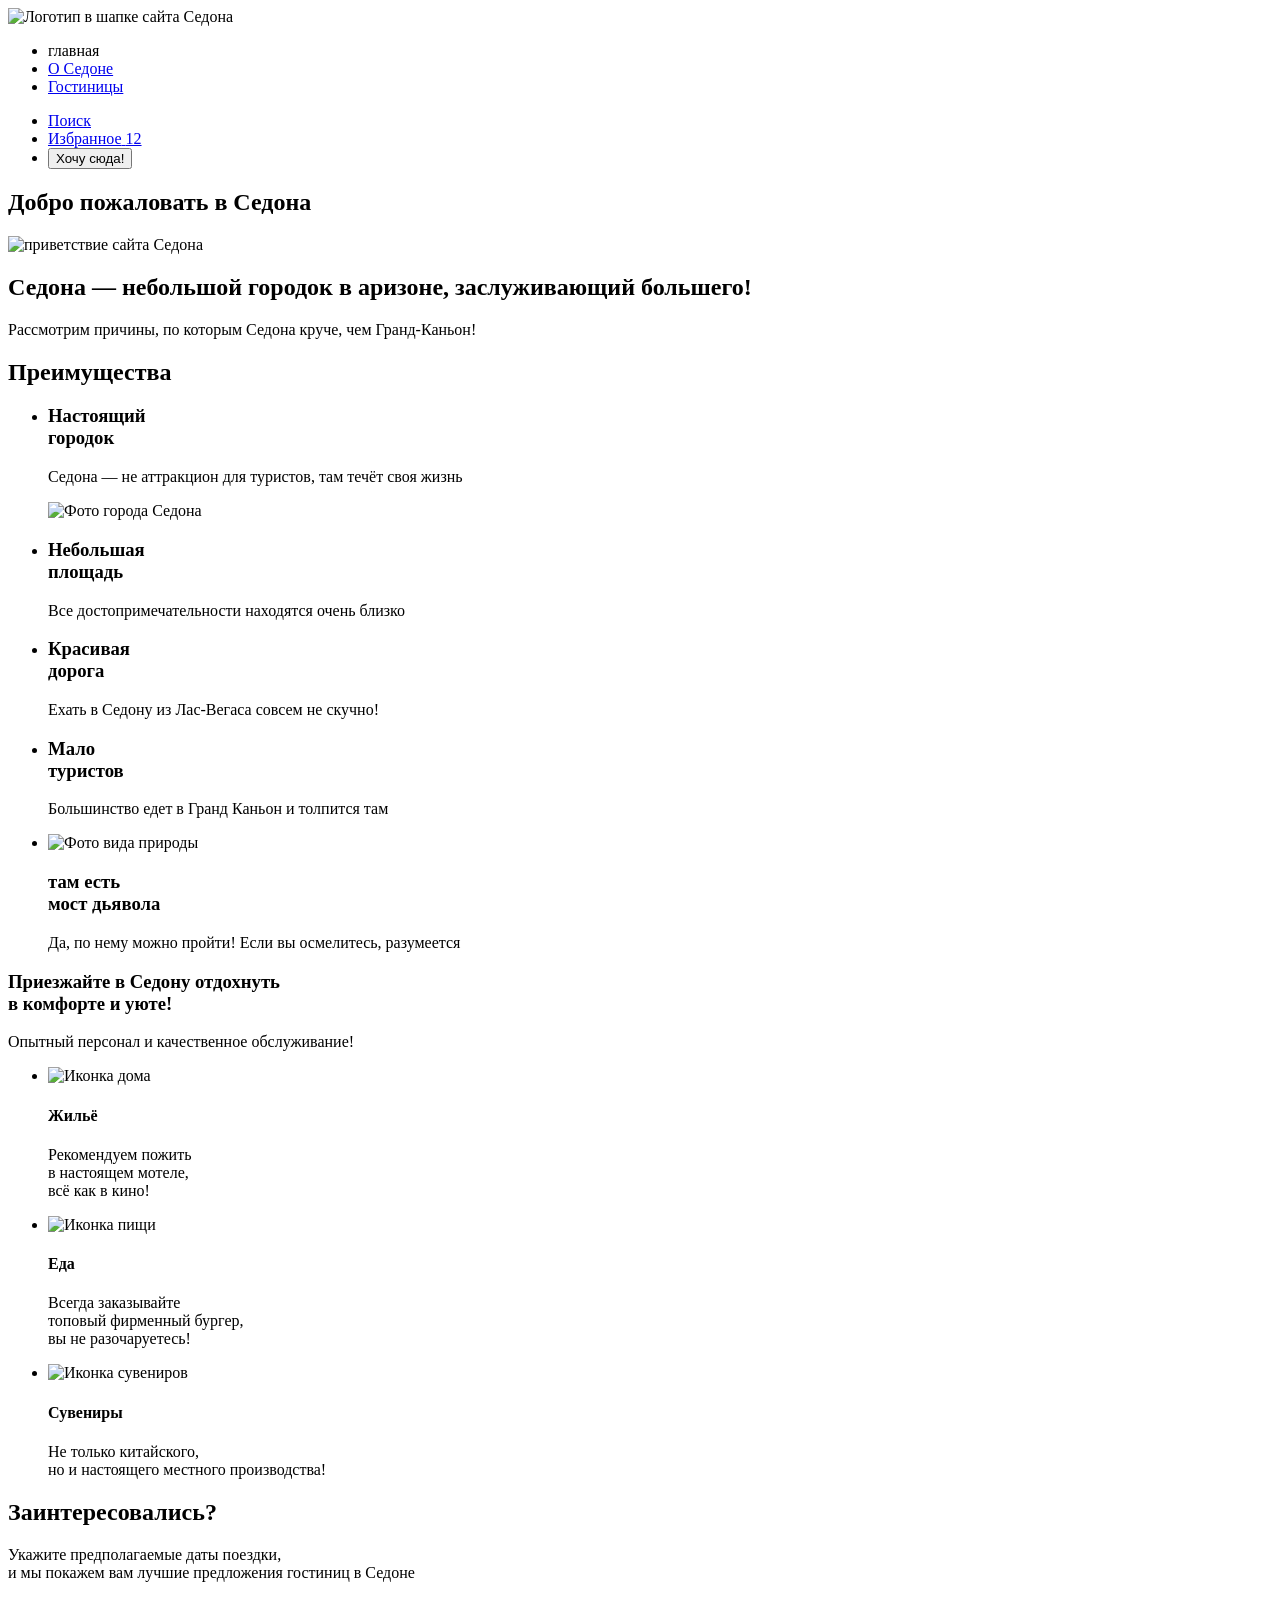
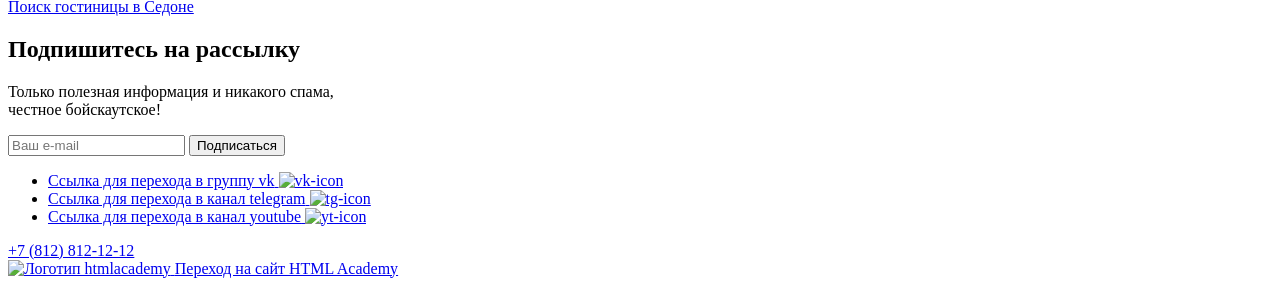
==== index.html @ 455b3871 "Add files via upload" ====
<!DOCTYPE html>
<html lang="ru">

  <head>
    <meta charset="utf-8">
    <title>HTML Academy: Седона</title>
    <link rel="stylesheet" href="styles/styles.css">
  </head>

  <body>
    <header class="navigation">
      <a class="navigation-logo">
        <img class="logo-site" width="140" height="70" src="images/logo.svg" alt="Логотип в шапке сайта Седона">
      </a>
      <nav class="nav">
        <ul class="nav-list">
          <li class="navigation-item current-link"><a class="nav-list-link">главная</a></li>
          <li class="navigation-item"><a class="nav-list-link" href="#">О Седоне</a></li>
          <li class="navigation-item"><a class="nav-list-link" href="catalog.html">Гостиницы</a></li>
        </ul>

        <ul class="nav-list navigation-user">
          <li class="navigation-item">
            <a class="navigation-link-user search-icon" href="#">
              <span class="visually-hidden">Поиск</span>
            </a>
          </li>
          <li class="navigation-item">
            <a class="navigation-link-user favourite-icon" href="#">
              <span class="visually-hidden">Избранное</span>
              <span class="favourite-number">12</span>
            </a>
          </li>
          <li class="navigation-item">
            <button class="button-desired" type="button">Хочу сюда!</button>
          </li>
        </ul>
      </nav>
    </header>

    <main class="main-index">
      <section class="hero">
        <h1 class="visually-hidden">Добро пожаловать в Седона</h1>
        <img class="logo" src="images/welcome.svg" alt="приветствие сайта Седона">
      </section>
        <section class="advantages-block">
        <h2 class="header-block">Седона — небольшой городок в аризоне, заслуживающий большего!</h2>
        <p class="description-block description-color">Рассмотрим причины, по которым Седона круче, чем Гранд-Каньон!</p>
      </section>

      <section class="advantages">
        <h2 class="visually-hidden">Преимущества</h2>
        <ul class="advantages-list">
          <li class="advantages-item pictures">
            <div class="advantages-text">
              <h3 class="advantages-heading">Настоящий<br> городок</h3>
              <p class="description">Седона — не аттракцион для туристов, там течёт своя жизнь</p>
            </div>
            <img class="advantages-img" src="images/photo-1.jpg" width="800" height="385" alt="Фото города Седона">
          </li>

          <li class="advantages-item">
            <h3 class="advantages-heading">Небольшая<br> площадь</h3>
            <p class="description description-color">Все достопримечательности находятся очень близко</p>
          </li>

          <li class="advantages-item light-blue">
            <h3 class="advantages-heading">Красивая<br> дорога</h3>
            <p class="description description-color">Ехать в Седону из Лас-Вегаса совсем не скучно!</p>
          </li>

          <li class="advantages-item">
            <h3 class="advantages-heading">Мало <br>туристов</h3>
            <p class="description description-color">Большинство едет в Гранд Каньон и толпится там</p>
          </li>

          <li class="advantages-item  pictures">
            <img class = "advantages-img" src="images/photo-2.jpg" width="800" height="385" alt="Фото вида природы">
            <div class="advantages-text">
              <h3 class="advantages-heading">там есть<br> мост дьявола</h3>
              <p class="description">Да, по нему можно пройти! Если вы осмелитесь, разумеется</p>
            </div>
          </li>

        </ul>
      </section>

      <section class="advantages-block-welcome">
        <h3 class="header-block-two">Приезжайте в Cедону отдохнуть<br> в комфорте и уюте!</h3>
        <p class="description-block">Опытный персонал и качественное обслуживание!</p>
      </section>

      <div class="service">
        <ul class="service-list">
          <li class="service-item light-blue">
            <div class="service-block">
              <img src="images/icon/house.svg" alt="Иконка дома">
              <h4 class="service-heading">Жильё</h4>
              <p class="description">Рекомендуем пожить<br> в настоящем мотеле,<br> всё как в кино!</p>
            </div>
            </li>
          <li class="service-item">
            <div class="service-block">
              <img src="images/icon/food.svg" alt="Иконка пищи">
              <h4 class="service-heading">Еда</h4>
              <p class="description">Всегда заказывайте<br> топовый фирменный бургер,<br> вы не разочаруетесь!</p>
            </div>
          </li>
          <li class="service-item light-blue">
            <div class="service-block">
              <img src="images/icon/gift.svg" alt="Иконка сувениров">
              <h4 class="service-heading">Сувениры</h4>
              <p class="description">Не только китайского,<br> но и настоящего местного производства!</p>
            </div>
          </li>
        </ul>
      </div>

      <section class="interested">
        <h2 class="header-block-two">Заинтересовались?</h2>
        <p class="description-block">Укажите предполагаемые даты поездки,<br> и мы покажем вам лучшие предложения гостиниц в
          Седоне</p>
        <a class="button-search" href="#">Поиск гостиницы в Седоне</a>
      </section>

      <section class="subscribe sub-img">
        <div class="subscribe-block">
          <h2 class="header-block-two">Подпишитесь на рассылку</h2>
          <p class="description-block">Только полезная информация и никакого спама,<br> честное бойскаутское!</p>
          <form class="subscribe-form" action="#" method="post">
            <input class="subscribe-field" type="email" placeholder="Ваш e-mail">
            <button class="subscribe-button" type="submit">Подписаться</button>
          </form>
        </div>
      </section>
    </main>

    <footer class="main-footer">
      <div class="social-container">
        <ul class="social-list">
          <li class="social-item">
            <a class="social-link" href="https://vk.com/htmlacademy" target="_blank"
              title="Группа вконтакте htmlacademy">
              <span class="visually-hidden">Ссылка для перехода в группу vk</span>
              <img src="images/icon/social-vk.svg" alt="vk-icon">
            </a>
          </li>

          <li class="social-item">
            <a class="social-link" href="https://t.me/htmlacademy " target="_blank" title="Телеграм канал htmlacademy">
              <span class="visually-hidden">Ссылка для перехода в канал telegram</span>
              <img src="images/icon/social-telegram.svg" alt="tg-icon">
            </a>
          </li>

          <li class="social-item">
            <a class="social-link" href="https://www.youtube.com/user/htmlacademyru" target="_blank"
              title="Ютуб канал htmlacademy">
              <span class="visually-hidden">Ссылка для перехода в канал youtube</span>
              <img src="images/icon/social-youtube.svg" alt="yt-icon">
            </a>
          </li>
        </ul>

        <div class="footer-contact-number">
          <a href="tel:88128121212" class="footer-number">+7 (812) 812-12-12</a>
        </div>

       <div class="footer-contact-logo">
         <a class="page-footer-contact-logo-htmlacademy" href="https://htmlacademy.ru/">
            <img class="contact-logo" src="images/htmlacademy.svg" width="115" height="33" alt="Логотип htmlacademy">
            <span class="visually-hidden">Переход на сайт HTML Academy</span>
         </a>
       </div>
      </div>
    </footer>
  </body>

</html>
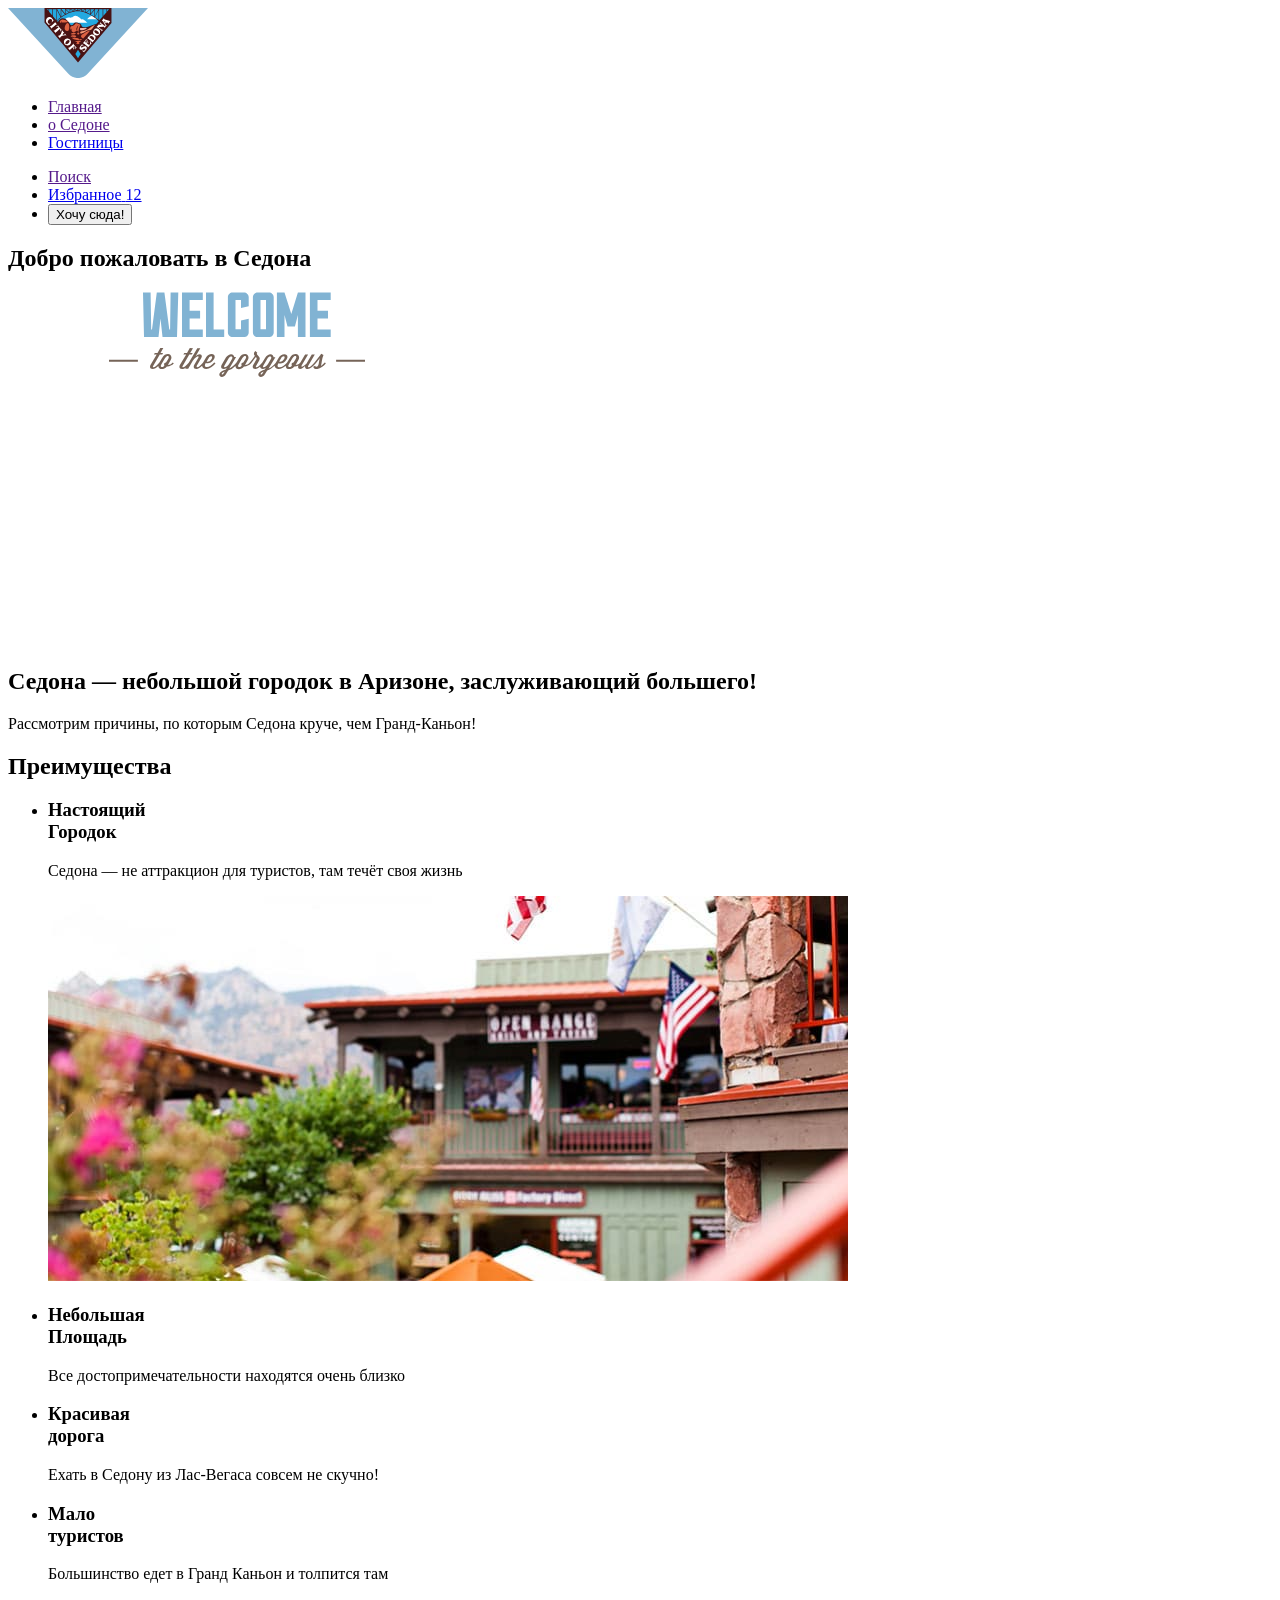
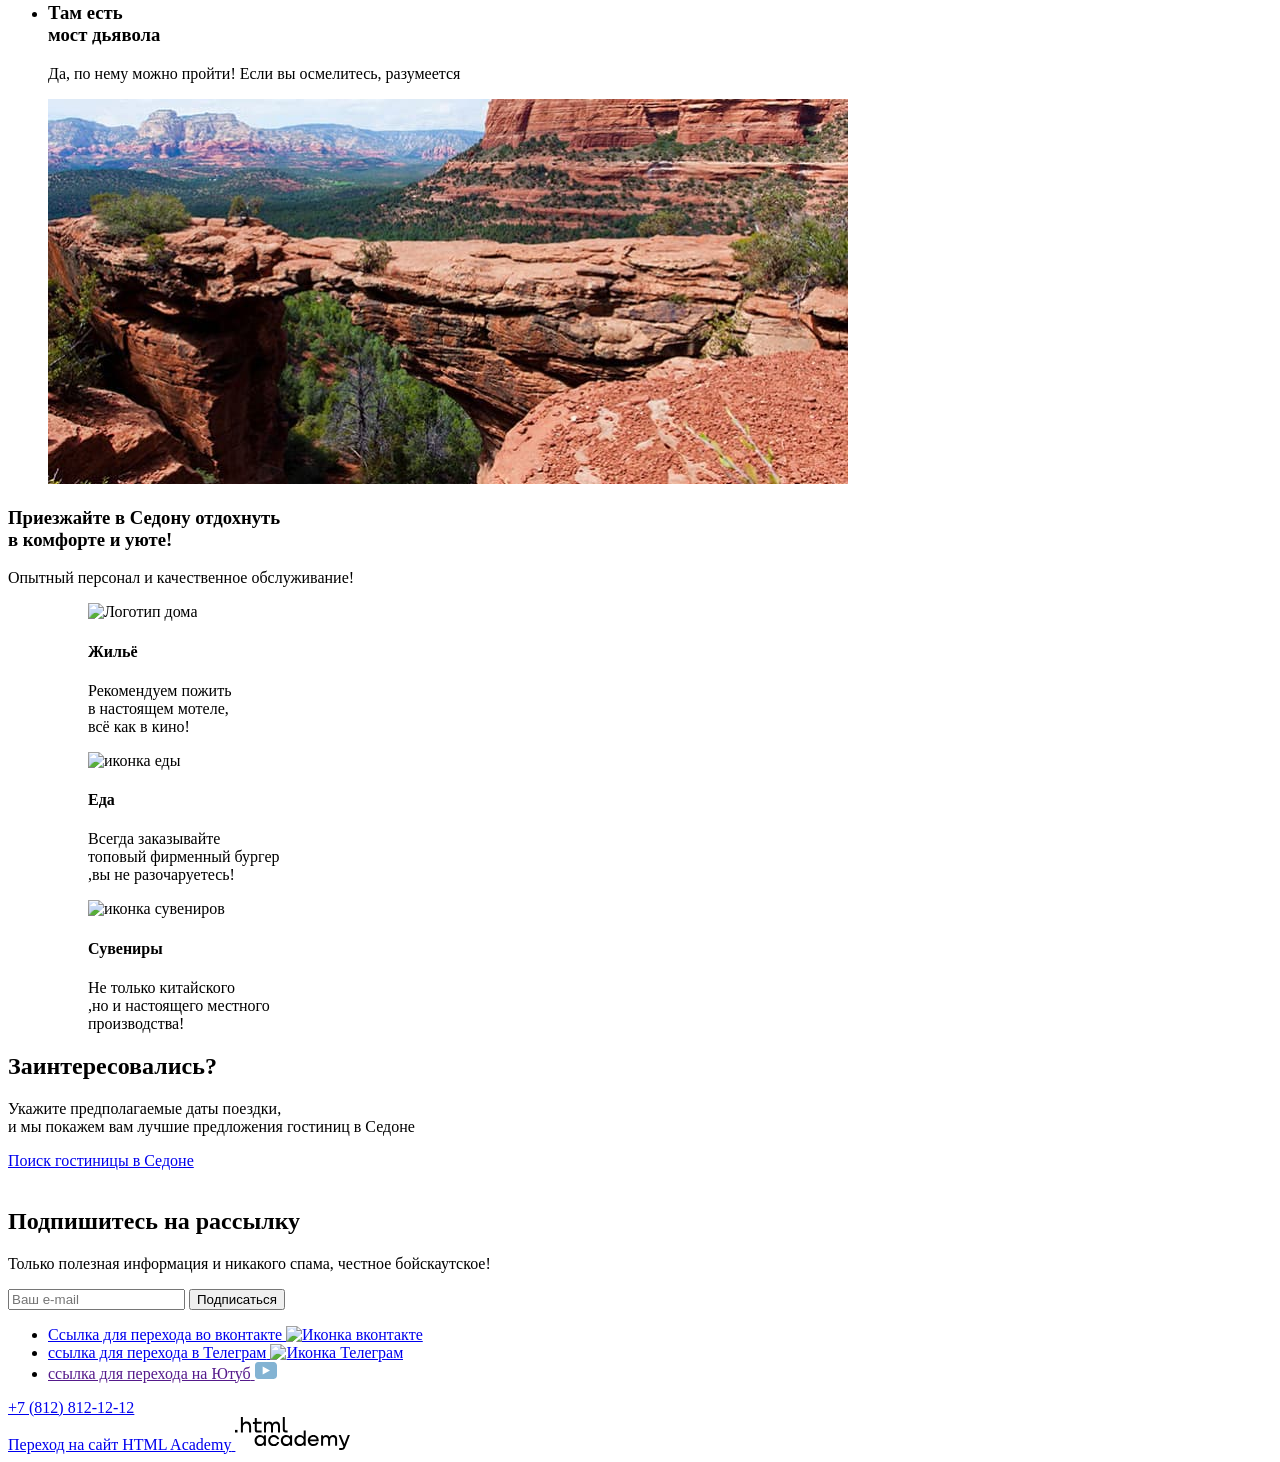
==== commit 33a3ffc5: "Add files via upload" ====
--- a/index.html
+++ b/index.html
@@ -1,179 +1,249 @@
-<!DOCTYPE html>
+<!doctype html>
 <html lang="ru">
-
   <head>
-    <meta charset="utf-8">
+    <meta charset="UTF-8" />
+    <meta name="viewport" content="width=device-width, initial-scale=1.0" />
     <title>HTML Academy: Седона</title>
-    <link rel="stylesheet" href="styles/styles.css">
+    <link rel="stylesheet" href="/styles/styles.css">
   </head>
-
   <body>
     <header class="navigation">
-      <a class="navigation-logo">
-        <img class="logo-site" width="140" height="70" src="images/logo.svg" alt="Логотип в шапке сайта Седона">
+      <a class="navigation-logo" href="">
+        <img
+          class="logo"
+          src="/images/logo.svg"
+          alt="Логотип Седона"
+          width="140"
+          height="70"
+        />
       </a>
       <nav class="nav">
-        <ul class="nav-list">
-          <li class="navigation-item current-link"><a class="nav-list-link">главная</a></li>
-          <li class="navigation-item"><a class="nav-list-link" href="#">О Седоне</a></li>
-          <li class="navigation-item"><a class="nav-list-link" href="catalog.html">Гостиницы</a></li>
-        </ul>
-
-        <ul class="nav-list navigation-user">
-          <li class="navigation-item">
-            <a class="navigation-link-user search-icon" href="#">
+        <ul class="navigation-list">
+          <li class="navigation-item navigation-item-current">
+            <a class="navigation-link" href="">Главная</a>
+          </li>
+          <li class="navigation-item navigation-item-current">
+            <a class="navigation-link" href="">о Седоне</a>
+          </li>
+          <li class="navigation-item navigation-item-current">
+            <a class="navigation-link" href="catalog.html">Гостиницы</a>
+          </li>
+        </ul>
+        <ul class="navigation-user">
+          <li class="navigation-user-item">
+            <a class="navigation-user-link search-icon" href="">
               <span class="visually-hidden">Поиск</span>
             </a>
           </li>
-          <li class="navigation-item">
-            <a class="navigation-link-user favourite-icon" href="#">
+          <li class="navigation-user-item">
+            <a class="navigation-user-link favourite-icon" href="favorit.html">
               <span class="visually-hidden">Избранное</span>
-              <span class="favourite-number">12</span>
-            </a>
-          </li>
-          <li class="navigation-item">
-            <button class="button-desired" type="button">Хочу сюда!</button>
+              <span class="visually-hidden">12</span>
+            </a>
+          </li>
+          <li class="navigation-user-item">
+            <button class="navigation-button" type="button">Хочу сюда!</button>
           </li>
         </ul>
       </nav>
     </header>
-
     <main class="main-index">
       <section class="hero">
         <h1 class="visually-hidden">Добро пожаловать в Седона</h1>
-        <img class="logo" src="images/welcome.svg" alt="приветствие сайта Седона">
-      </section>
-        <section class="advantages-block">
-        <h2 class="header-block">Седона — небольшой городок в аризоне, заслуживающий большего!</h2>
-        <p class="description-block description-color">Рассмотрим причины, по которым Седона круче, чем Гранд-Каньон!</p>
-      </section>
-
+        <img
+          class="logo"
+          src="/images/welcome.svg"
+          alt="приветствие сайта Седона"
+        />
+      </section>
+      <section class="advantages-block">
+        <h2 class="header-block">
+          Седона — небольшой городок в Аризоне, заслуживающий большего!
+        </h2>
+        <p class="description-block">
+          Рассмотрим причины, по которым Седона круче, чем Гранд-Каньон!
+        </p>
+      </section>
       <section class="advantages">
         <h2 class="visually-hidden">Преимущества</h2>
         <ul class="advantages-list">
-          <li class="advantages-item pictures">
+          <li class="advantages-item">
             <div class="advantages-text">
-              <h3 class="advantages-heading">Настоящий<br> городок</h3>
-              <p class="description">Седона — не аттракцион для туристов, там течёт своя жизнь</p>
+              <h3 class="advantages-heading">Настоящий<br />Городок</h3>
+              <p class="description">
+                Седона — не аттракцион для туристов, там течёт своя жизнь
+              </p>
             </div>
-            <img class="advantages-img" src="images/photo-1.jpg" width="800" height="385" alt="Фото города Седона">
-          </li>
-
-          <li class="advantages-item">
-            <h3 class="advantages-heading">Небольшая<br> площадь</h3>
-            <p class="description description-color">Все достопримечательности находятся очень близко</p>
-          </li>
-
-          <li class="advantages-item light-blue">
-            <h3 class="advantages-heading">Красивая<br> дорога</h3>
-            <p class="description description-color">Ехать в Седону из Лас-Вегаса совсем не скучно!</p>
-          </li>
-
-          <li class="advantages-item">
-            <h3 class="advantages-heading">Мало <br>туристов</h3>
-            <p class="description description-color">Большинство едет в Гранд Каньон и толпится там</p>
-          </li>
-
-          <li class="advantages-item  pictures">
-            <img class = "advantages-img" src="images/photo-2.jpg" width="800" height="385" alt="Фото вида природы">
+            <img
+              class="advantages-img"
+              src="/images/photo-1.jpg"
+              alt="фото города Седона"
+              width="800"
+              height="385"
+            />
+          </li>
+          <li class="advantages-item">
+            <h3 class="advantages-heading">Небольшая<br />Площадь</h3>
+            <p class="description description-color">
+              Все достопримечательности находятся очень близко
+            </p>
+          </li>
+          <li class="advantages-item">
+            <h3 class="advantages-heading">Красивая<br />дорога</h3>
+            <p class="description description-color">
+              Ехать в Седону из Лас-Вегаса совсем не скучно!
+            </p>
+          </li>
+          <li class="advantages-item">
+            <h3 class="advantages-heading">Мало<br />туристов</h3>
+            <p class="description description-color">
+              Большинство едет в Гранд Каньон и толпится там
+            </p>
+          </li>
+          <li class="advantages-item">
             <div class="advantages-text">
-              <h3 class="advantages-heading">там есть<br> мост дьявола</h3>
-              <p class="description">Да, по нему можно пройти! Если вы осмелитесь, разумеется</p>
+              <h3 class="advantages-heading">Там есть<br />мост дьявола</h3>
+              <p class="description">
+                Да, по нему можно пройти! Если вы осмелитесь, разумеется
+              </p>
             </div>
-          </li>
-
-        </ul>
-      </section>
-
-      <section class="advantages-block-welcome">
-        <h3 class="header-block-two">Приезжайте в Cедону отдохнуть<br> в комфорте и уюте!</h3>
-        <p class="description-block">Опытный персонал и качественное обслуживание!</p>
-      </section>
-
-      <div class="service">
-        <ul class="service-list">
-          <li class="service-item light-blue">
-            <div class="service-block">
-              <img src="images/icon/house.svg" alt="Иконка дома">
-              <h4 class="service-heading">Жильё</h4>
-              <p class="description">Рекомендуем пожить<br> в настоящем мотеле,<br> всё как в кино!</p>
-            </div>
-            </li>
-          <li class="service-item">
-            <div class="service-block">
-              <img src="images/icon/food.svg" alt="Иконка пищи">
-              <h4 class="service-heading">Еда</h4>
-              <p class="description">Всегда заказывайте<br> топовый фирменный бургер,<br> вы не разочаруетесь!</p>
-            </div>
-          </li>
-          <li class="service-item light-blue">
-            <div class="service-block">
-              <img src="images/icon/gift.svg" alt="Иконка сувениров">
-              <h4 class="service-heading">Сувениры</h4>
-              <p class="description">Не только китайского,<br> но и настоящего местного производства!</p>
-            </div>
-          </li>
-        </ul>
-      </div>
-
+            <img
+              class="advantages-img"
+              src="/images/photo-2.jpg"
+              alt="фото города Седона"
+              width="800"
+              height="385"
+            />
+          </li>
+        </ul>
+        <section class="advantages-block-welcome">
+          <h3 class="header-block-two">
+            Приезжайте в Седону отдохнуть<br />
+            в комфорте и уюте!
+          </h3>
+          <p class="description-block">
+            Опытный персонал и качественное обслуживание!
+          </p>
+        </section>
+        <div class="service">
+          <ul class="service-list">
+            <ol class="service-item">
+              <div class="service-block">
+                <img src="" alt="Логотип дома" />
+                <h4 class="service-heading">Жильё</h4>
+                <p class="description">
+                  Рекомендуем пожить <br />в настоящем мотеле,<br />
+                  всё как в кино!
+                </p>
+              </div>
+            </ol>
+            <ol class="service-item">
+              <div class="service-block">
+                <img src="" alt="иконка еды" />
+                <h4 class="service-heading">Еда</h4>
+                <p class="description">
+                  Всегда заказывайте<br />топовый фирменный бургер<br />,вы не
+                  разочаруетесь!
+                </p>
+              </div>
+            </ol>
+            <ol class="service-item">
+              <div class="service-block">
+                <img src="" alt="иконка сувениров" />
+                <h4 class="service-heading">Сувениры</h4>
+                <p class="description">
+                  Не только китайского<br />,но и настоящего местного<br />производства!
+                </p>
+              </div>
+            </ol>
+          </ul>
+        </div>
+      </section>
       <section class="interested">
         <h2 class="header-block-two">Заинтересовались?</h2>
-        <p class="description-block">Укажите предполагаемые даты поездки,<br> и мы покажем вам лучшие предложения гостиниц в
-          Седоне</p>
+        <p class="description-block">
+          Укажите предполагаемые даты поездки,<br />и мы покажем вам лучшие
+          предложения гостиниц в Седоне
+        </p>
         <a class="button-search" href="#">Поиск гостиницы в Седоне</a>
       </section>
-
       <section class="subscribe sub-img">
+        <img src="" alt="" />
         <div class="subscribe-block">
           <h2 class="header-block-two">Подпишитесь на рассылку</h2>
-          <p class="description-block">Только полезная информация и никакого спама,<br> честное бойскаутское!</p>
-          <form class="subscribe-form" action="#" method="post">
-            <input class="subscribe-field" type="email" placeholder="Ваш e-mail">
-            <button class="subscribe-button" type="submit">Подписаться</button>
-          </form>
+          <p class="description-block">
+            Только полезная информация и никакого спама, честное бойскаутское!
+          </p>
+          <label>
+            <form
+              class="subscribe-form"
+              action="https://echo.htmlacademy.ru/"
+              method="post"
+            >
+              <input
+                class="subscribe-field"
+                type="email"
+                placeholder="Ваш e-mail"
+              />
+              <button class="subscribe-button" type="submit">
+                Подписаться
+              </button>
+            </form>
+          </label>
         </div>
       </section>
     </main>
-
     <footer class="main-footer">
-      <div class="social-container">
+      <section class="social-container">
         <ul class="social-list">
           <li class="social-item">
-            <a class="social-link" href="https://vk.com/htmlacademy" target="_blank"
-              title="Группа вконтакте htmlacademy">
-              <span class="visually-hidden">Ссылка для перехода в группу vk</span>
-              <img src="images/icon/social-vk.svg" alt="vk-icon">
-            </a>
-          </li>
-
+            <a
+              class="social-link"
+              target="_blank"
+              href="https://htmlacademy.ru/study"
+            >
+              <span class="visually-hidden"
+                >Ссылка для перехода во вконтакте</span
+              >
+              <img src="" alt="Иконка вконтакте" />
+            </a>
+          </li>
           <li class="social-item">
-            <a class="social-link" href="https://t.me/htmlacademy " target="_blank" title="Телеграм канал htmlacademy">
-              <span class="visually-hidden">Ссылка для перехода в канал telegram</span>
-              <img src="images/icon/social-telegram.svg" alt="tg-icon">
-            </a>
-          </li>
-
+            <a
+              class="social-link"
+              target="_blank"
+              href="https://htmlacademy.ru/study"
+            >
+              <span class="visually-hidden"
+                >ссылка для перехода в Телеграм</span
+              >
+              <img src="" alt="Иконка Телеграм" />
+            </a>
+          </li>
           <li class="social-item">
-            <a class="social-link" href="https://www.youtube.com/user/htmlacademyru" target="_blank"
-              title="Ютуб канал htmlacademy">
-              <span class="visually-hidden">Ссылка для перехода в канал youtube</span>
-              <img src="images/icon/social-youtube.svg" alt="yt-icon">
-            </a>
-          </li>
-        </ul>
-
-        <div class="footer-contact-number">
-          <a href="tel:88128121212" class="footer-number">+7 (812) 812-12-12</a>
-        </div>
-
-       <div class="footer-contact-logo">
-         <a class="page-footer-contact-logo-htmlacademy" href="https://htmlacademy.ru/">
-            <img class="contact-logo" src="images/htmlacademy.svg" width="115" height="33" alt="Логотип htmlacademy">
-            <span class="visually-hidden">Переход на сайт HTML Academy</span>
-         </a>
-       </div>
-      </div>
+            <a href="" class="social-link" target="_blank">
+              <span class="visually-hidden">ссылка для перехода на Ютуб</span>
+              <img src="images/icons/youtube.svg" alt="Логотип Ютуб" />
+            </a>
+          </li>
+        </ul>
+      </section>
+      <section class="footer-contact-number">
+        <a class="footer-number" href="tel:88128121212">+7 (812) 812-12-12</a>
+      </section>
+      <section class="footer-contact-logo">
+        <a
+          class="page-footer-contact-logo-htmlacademy"
+          href="https://htmlacademy.ru/intensive/htmlcss"
+        >
+          <span class="visually-hidden">Переход на сайт HTML Academy</span>
+          <img
+            class="contact-logo"
+            src="images/HTML Academy.svg"
+            alt="Логотип htmlacademy"
+          />
+        </a>
+      </section>
     </footer>
   </body>
-
 </html>
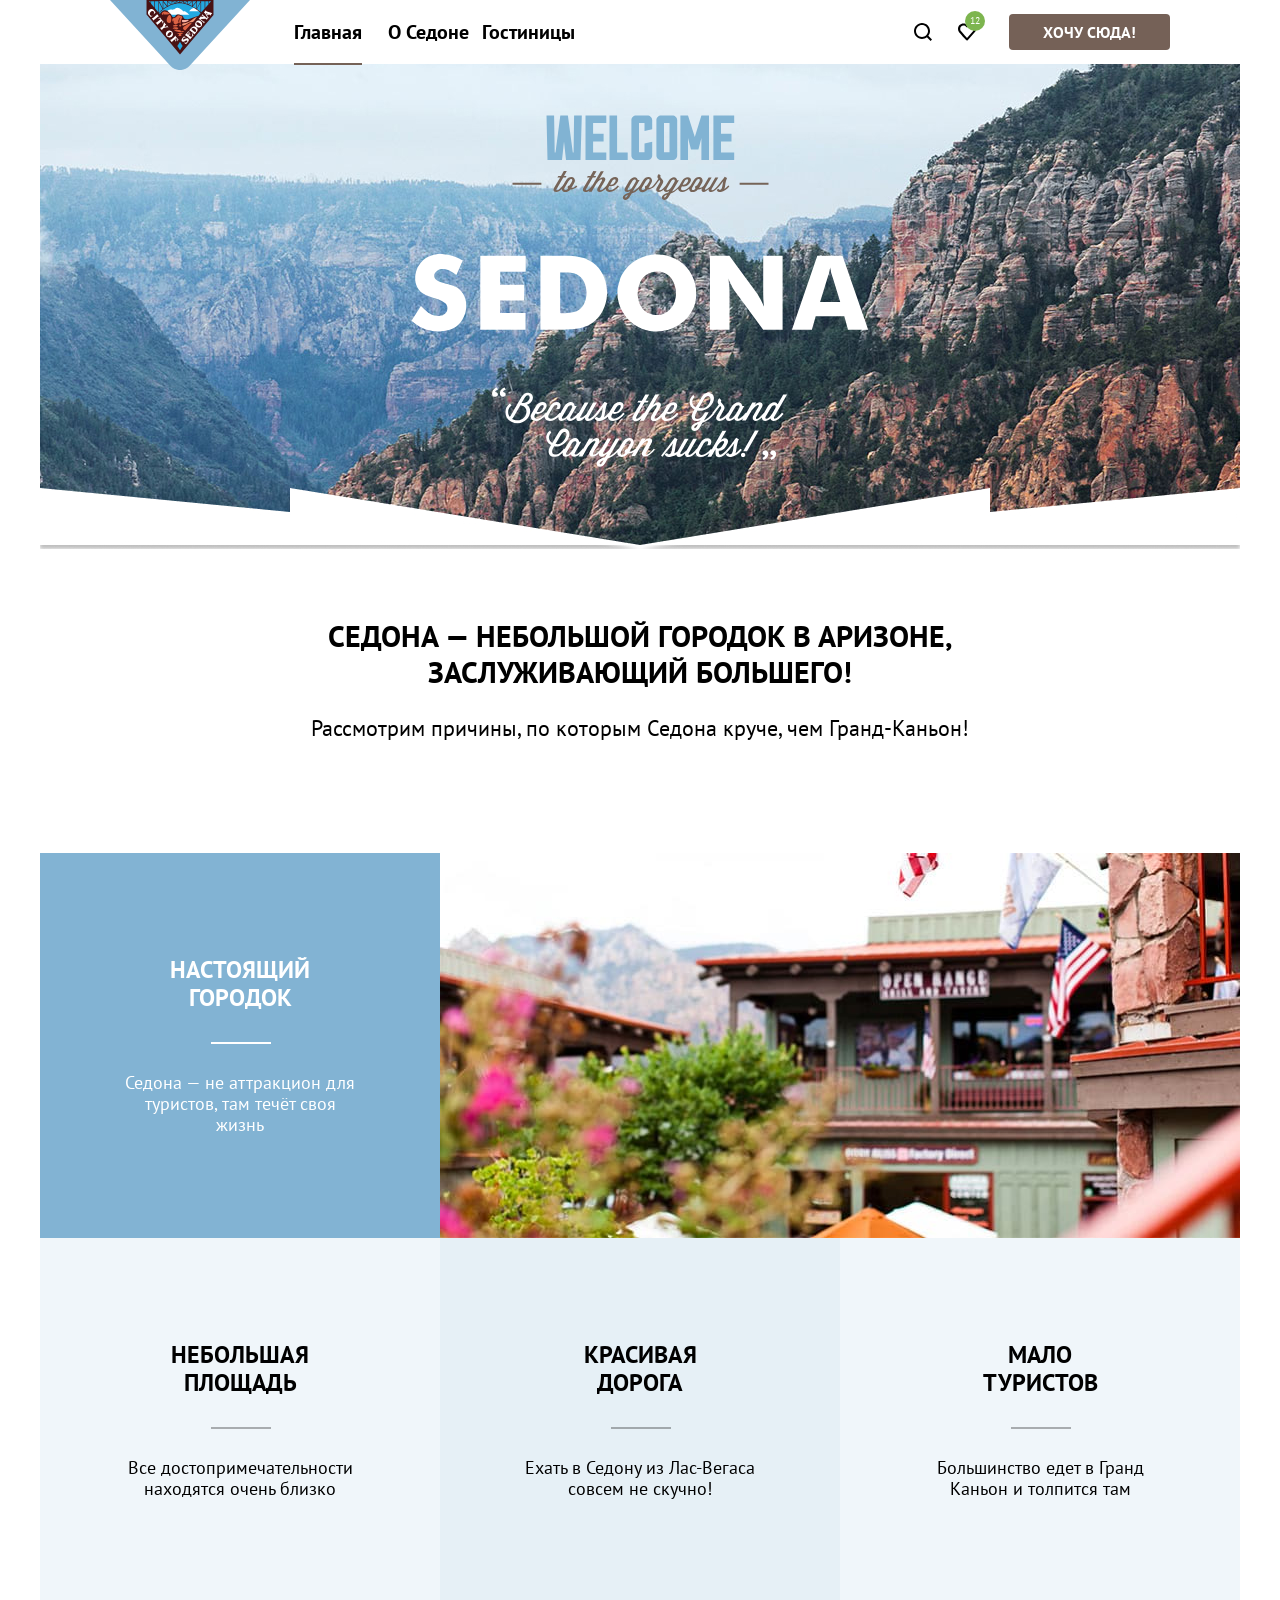
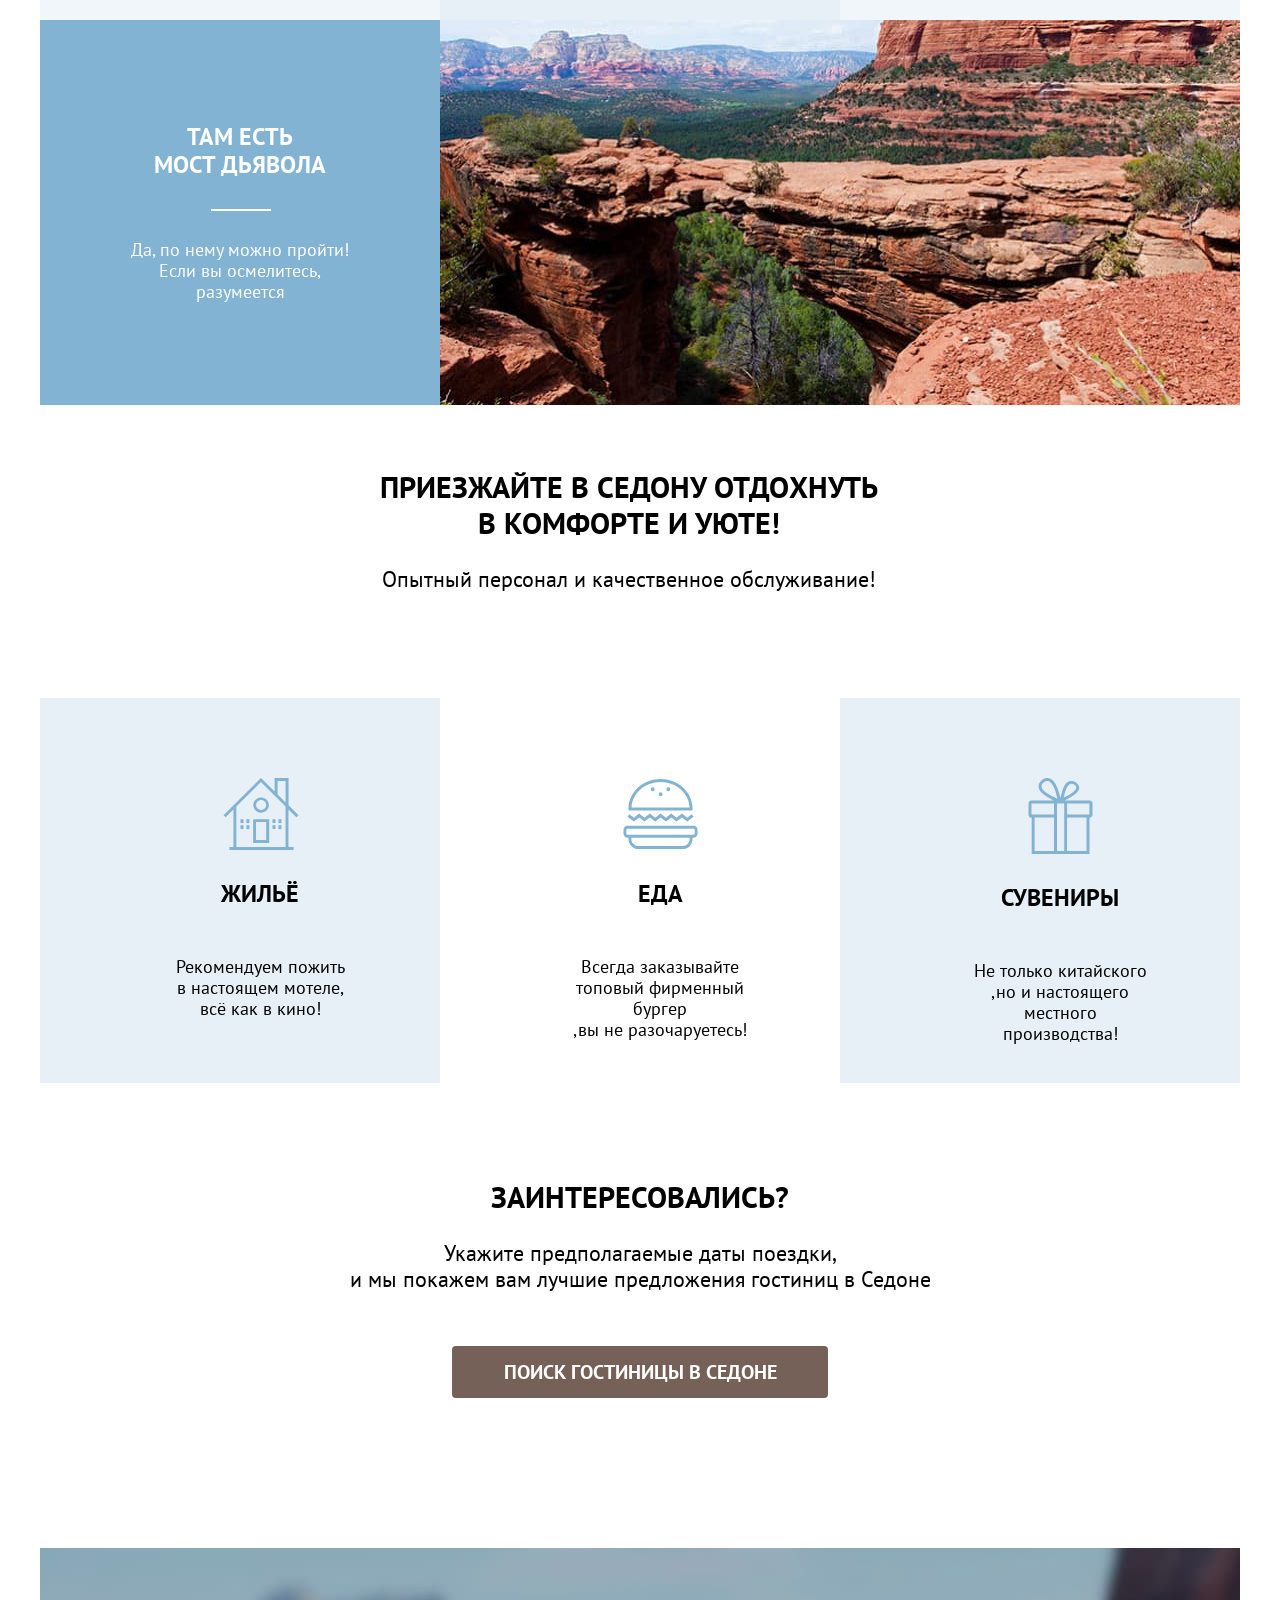
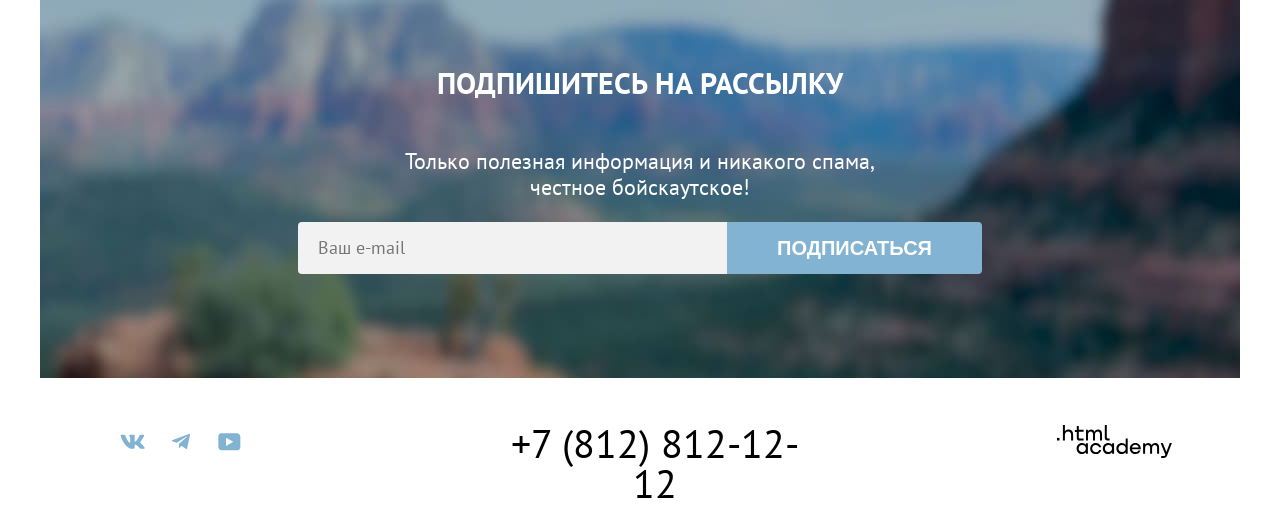
==== commit 0a570da8: "Add files via upload" ====
--- a/index.html
+++ b/index.html
@@ -4,11 +4,11 @@
     <meta charset="UTF-8" />
     <meta name="viewport" content="width=device-width, initial-scale=1.0" />
     <title>HTML Academy: Седона</title>
-    <link rel="stylesheet" href="/styles/styles.css">
+    <link rel="stylesheet" href="styles/styles.css" />
   </head>
   <body>
     <header class="navigation">
-      <a class="navigation-logo" href="">
+      <a class="navigation-logo" href="index.html">
         <img
           class="logo"
           src="/images/logo.svg"
@@ -22,23 +22,23 @@
           <li class="navigation-item navigation-item-current">
             <a class="navigation-link" href="">Главная</a>
           </li>
-          <li class="navigation-item navigation-item-current">
-            <a class="navigation-link" href="">о Седоне</a>
-          </li>
-          <li class="navigation-item navigation-item-current">
+          <li class="navigation-item">
+            <a class="navigation-link" href="">О Седоне</a>
+          </li>
+          <li class="navigation-item ">
             <a class="navigation-link" href="catalog.html">Гостиницы</a>
           </li>
         </ul>
         <ul class="navigation-user">
           <li class="navigation-user-item">
-            <a class="navigation-user-link search-icon" href="">
+            <a class="navigation-user-link search-icon" href="#">
               <span class="visually-hidden">Поиск</span>
             </a>
           </li>
           <li class="navigation-user-item">
             <a class="navigation-user-link favourite-icon" href="favorit.html">
               <span class="visually-hidden">Избранное</span>
-              <span class="visually-hidden">12</span>
+              <span class="favourite-number">12</span>
             </a>
           </li>
           <li class="navigation-user-item">
@@ -54,6 +54,8 @@
           class="logo"
           src="/images/welcome.svg"
           alt="приветствие сайта Седона"
+          width="485"
+          height="352"
         />
       </section>
       <section class="advantages-block">
@@ -67,7 +69,7 @@
       <section class="advantages">
         <h2 class="visually-hidden">Преимущества</h2>
         <ul class="advantages-list">
-          <li class="advantages-item">
+          <li class="advantages-item pictures">
             <div class="advantages-text">
               <h3 class="advantages-heading">Настоящий<br />Городок</h3>
               <p class="description">
@@ -82,25 +84,25 @@
               height="385"
             />
           </li>
-          <li class="advantages-item">
-            <h3 class="advantages-heading">Небольшая<br />Площадь</h3>
+          <li class="advantages-item-block">
+            <h3 class="advantages-heading">Небольшая<br/>Площадь</h3>
             <p class="description description-color">
               Все достопримечательности находятся очень близко
             </p>
           </li>
-          <li class="advantages-item">
+          <li class="advantages-item-block light-blue">
             <h3 class="advantages-heading">Красивая<br />дорога</h3>
             <p class="description description-color">
               Ехать в Седону из Лас-Вегаса совсем не скучно!
             </p>
           </li>
-          <li class="advantages-item">
+          <li class="advantages-item-block">
             <h3 class="advantages-heading">Мало<br />туристов</h3>
             <p class="description description-color">
               Большинство едет в Гранд Каньон и толпится там
             </p>
           </li>
-          <li class="advantages-item">
+          <li class="advantages-item pictures">
             <div class="advantages-text">
               <h3 class="advantages-heading">Там есть<br />мост дьявола</h3>
               <p class="description">
@@ -127,9 +129,9 @@
         </section>
         <div class="service">
           <ul class="service-list">
-            <ol class="service-item">
+            <ol class="service-item light-blue">
               <div class="service-block">
-                <img src="" alt="Логотип дома" />
+                <img  src="/images/icons/house.svg" alt="Логотип дома" />
                 <h4 class="service-heading">Жильё</h4>
                 <p class="description">
                   Рекомендуем пожить <br />в настоящем мотеле,<br />
@@ -139,7 +141,7 @@
             </ol>
             <ol class="service-item">
               <div class="service-block">
-                <img src="" alt="иконка еды" />
+                <img src="/images/icons/food.svg" alt="иконка еды" />
                 <h4 class="service-heading">Еда</h4>
                 <p class="description">
                   Всегда заказывайте<br />топовый фирменный бургер<br />,вы не
@@ -147,9 +149,9 @@
                 </p>
               </div>
             </ol>
-            <ol class="service-item">
+            <ol class="service-item light-blue">
               <div class="service-block">
-                <img src="" alt="иконка сувениров" />
+                <img src="/images/icons/gift.svg" alt="иконка сувениров" />
                 <h4 class="service-heading">Сувениры</h4>
                 <p class="description">
                   Не только китайского<br />,но и настоящего местного<br />производства!
@@ -172,7 +174,7 @@
         <div class="subscribe-block">
           <h2 class="header-block-two">Подпишитесь на рассылку</h2>
           <p class="description-block">
-            Только полезная информация и никакого спама, честное бойскаутское!
+            Только полезная информация и никакого спама,<br> честное бойскаутское!
           </p>
           <label>
             <form
@@ -194,7 +196,7 @@
       </section>
     </main>
     <footer class="main-footer">
-      <section class="social-container">
+      <div class="social-container">
         <ul class="social-list">
           <li class="social-item">
             <a
@@ -205,7 +207,7 @@
               <span class="visually-hidden"
                 >Ссылка для перехода во вконтакте</span
               >
-              <img src="" alt="Иконка вконтакте" />
+              <img src="images/icons/social-vk.svg" alt="Иконка вконтакте" />
             </a>
           </li>
           <li class="social-item">
@@ -217,21 +219,21 @@
               <span class="visually-hidden"
                 >ссылка для перехода в Телеграм</span
               >
-              <img src="" alt="Иконка Телеграм" />
+              <img src="images/icons/social-telegram.svg" alt="Иконка Телеграм" />
             </a>
           </li>
           <li class="social-item">
             <a href="" class="social-link" target="_blank">
               <span class="visually-hidden">ссылка для перехода на Ютуб</span>
-              <img src="images/icons/youtube.svg" alt="Логотип Ютуб" />
-            </a>
-          </li>
-        </ul>
-      </section>
-      <section class="footer-contact-number">
+              <img src="images/icons/social-youtube.svg" alt="Логотип Ютуб" />
+            </a>
+          </li>
+        </ul>
+
+      <div class="footer-contact-number">
         <a class="footer-number" href="tel:88128121212">+7 (812) 812-12-12</a>
-      </section>
-      <section class="footer-contact-logo">
+      </div>
+      <div class="footer-contact-logo">
         <a
           class="page-footer-contact-logo-htmlacademy"
           href="https://htmlacademy.ru/intensive/htmlcss"
@@ -243,7 +245,7 @@
             alt="Логотип htmlacademy"
           />
         </a>
-      </section>
+      </div>
     </footer>
   </body>
 </html>
--- a/styles/styles.css
+++ b/styles/styles.css
@@ -0,0 +1,986 @@
+@font-face {
+  font-family: "PT Sans";
+  font-style: normal;
+  font-weight: 400;
+  src: url("../fonts/ptsans-400.woff2") format(woff2);
+  font-display: swap;
+}
+
+@font-face {
+  font-family: "PT Sans";
+  font-style: normal;
+  font-weight: 700;
+  src: url("../fonts/ptsans-700.woff2") format(woff2);
+  font-display: swap;
+}
+
+html {
+  height: 100%;
+}
+
+body {
+  width: 1200px;
+  min-height: 100%;
+  margin: 0 auto;
+  padding: 0 auto;
+  flex-direction: column;
+  display: flex;
+  height: 100%;
+  font-family: "PT Sans", sans-serif;
+  font-weight: 400;
+  font-size: 18px;
+  line-height: 21px;
+  color: #000000;
+  background-color: #ffffff;
+}
+/* header */
+.navigation {
+  margin: 0 auto;
+  width: 1060px;
+  display: flex;
+  flex-grow: 1;
+  flex-direction: column;
+  height: 100%;
+}
+
+.navigation-logo {
+  max-width: 100%;
+  height: auto;
+  position: absolute;
+}
+
+.nav {
+  justify-content: space-between;
+  height: 64px;
+  margin-left: 168px;
+  display: flex;
+}
+
+.navigation-list {
+  font-weight: 700;
+  font-size: 20px;
+  line-height: 24px;
+  text-align: center;
+  align-items: center;
+  text-transform: capitalize;
+  text-decoration: none;
+  margin: 0;
+  display: flex;
+  list-style-type: none;
+  padding: 0;
+}
+
+.navigation-item-current ::after {
+  position: absolute;
+  content: "";
+  width: 68px;
+  top: 43px;
+  left: 16px;
+  right: 16px;
+  bottom: -1px;
+  height: 2px;
+  background: #756257;
+}
+
+.navigation-item {
+  position: relative;
+  width: 100px;
+}
+
+.navigation-user {
+  text-decoration: none;
+  justify-content: flex-end;
+  list-style-type: none;
+  display: flex;
+  align-items: center;
+}
+
+.navigation-link {
+  text-decoration: none;
+  font-style: normal;
+  font-weight: 700;
+  font-size: 20px;
+  line-height: 24px;
+  color: black;
+}
+
+.navigation-user-link {
+  text-decoration: none;
+  position: relative;
+  width: 44px;
+  height: 64px;
+  background-repeat: no-repeat;
+  background-position: center;
+  background-size: 18px 18px;
+}
+
+.search-icon {
+  background-image: url("../images/icons/search.svg");
+  display: block;
+}
+
+.favourite-icon {
+  background-image: url("../images/icons/heart.svg");
+  display: block;
+  margin-right: 20px;
+}
+
+.favourite-number {
+  position: absolute;
+  left: 20px;
+  top: 11px;
+  padding: 5px;
+  font-weight: 400;
+  font-size: 10px;
+  font-style: normal;
+  line-height: 10px;
+  color: white;
+  background-color: #7db54f;
+  border-radius: 10px;
+  max-width: 50px;
+}
+
+.main-index {
+  flex-grow: 1;
+}
+
+.hero {
+  background-image: url("../images/Group 24 (1).jpg");
+  background-color: #688fa9;
+  background-repeat: no-repeat;
+  background-position: center, bottom;
+  padding: 51px 0 82px;
+  background-size: auto cover;
+}
+
+.logo {
+  display: block;
+  margin: 0 auto;
+}
+
+.advantages-block {
+  font-weight: 700;
+  font-size: 30px;
+  line-height: 36px;
+  text-align: center;
+  padding: 69px 270px;
+  margin-bottom: 21px;
+}
+
+.header-block {
+  font-size: 30px;
+  font-weight: 700;
+  text-transform: uppercase;
+  line-height: 36px;
+  margin: 0;
+  margin-bottom: 25px;
+}
+
+.description-block {
+  font-size: 22px;
+  font-weight: 400;
+  line-height: 26px;
+  word-wrap: break-word;
+}
+
+.advantages {
+  flex-direction: column;
+  justify-content: flex-start;
+  align-items: flex-start;
+  display: inline-flex;
+}
+
+.advantages-list {
+  list-style-type: none;
+  padding: 0;
+  margin: 0;
+  display: flex;
+  flex-wrap: wrap;
+  width: 100%;
+}
+
+.advantages-text {
+  width: fixed 400px;
+  height: fixed 385px;
+  background-color: #82b3d3;
+  text-align: center;
+  color: #ffffff;
+  padding-top: 103px;
+  padding-left: 85px;
+  padding-right: 85px;
+  padding-bottom: 103px;
+}
+
+.pictures {
+  color: #ffffff;
+  background-color: #82b3d3;
+  display: flex;
+  padding: 0;
+}
+
+.advantages-item {
+  height: 385px;
+  box-sizing: content-box;
+}
+
+.advantages-item-block {
+  width: fixed 400px;
+  height: fixed 385px;
+  text-align: center;
+  padding-top: 103px;
+  padding-left: 85px;
+  padding-right: 85px;
+  padding-bottom: 103px;
+  flex: 1;
+  background-color: #83b3d31f;
+}
+
+.light-blue {
+  background-color: #83b3d333;
+}
+
+.advantages-heading {
+  font-weight: 700;
+  font-size: 24px;
+  line-height: 28px;
+  text-transform: uppercase;
+  margin: 0;
+  position: relative;
+  margin-bottom: 30px;
+  padding-bottom: 30px;
+}
+
+.advantages-heading::after {
+  content: "";
+  position: absolute;
+  width: 60px;
+  height: 2px;
+  background-color: rgba(0, 0, 0, 0.3);
+  bottom: -2px;
+  left: 86px;
+}
+
+.advantages-text .advantages-heading::after {
+  background-color: #ffffff;
+}
+
+.advantages-block-welcome {
+  font-weight: 700;
+  font-size: 30px;
+  line-height: 36px;
+  text-align: center;
+  padding: 64px 340px;
+  margin-bottom: 20px;
+}
+
+.header-block-two {
+  font-size: 30px;
+  font-weight: 700;
+  text-transform: uppercase;
+  line-height: 36px;
+  margin: 0;
+  margin-bottom: 25px;
+}
+
+.service-list {
+  list-style-type: none;
+  padding: 0;
+  margin: 0;
+  display: flex;
+  flex-wrap: wrap;
+  width: 100%;
+}
+.service-item {
+  width: 400px;
+  height: 385px;
+  text-align: center;
+  flex: 1;
+}
+.service-block {
+  text-align: center;
+  padding: 80px 85px;
+  display: flex;
+  flex-direction: column;
+  align-items: center;
+  gap: 30px;
+}
+.service-heading {
+  font-weight: 700;
+  font-size: 24px;
+  line-height: 28px;
+  text-transform: uppercase;
+  margin: 0;
+  position: relative;
+}
+
+.interested {
+  text-align: center;
+  padding: 96px 304px;
+}
+
+.subscribe {
+  text-align: center;
+  padding: 96px 258px 104px;
+}
+
+.sub-img {
+  background-color: #82b3d3;
+  background-image: url("../images/Subscribe.jpg");
+  background-position: center;
+  background-size: cover;
+  background-repeat: no-repeat;
+  color: #ffffff;
+}
+
+.subscribe-block {
+  text-align: center;
+  display: flex;
+  flex-direction: column;
+}
+
+.subscribe-field {
+  font-family: "PT Sans";
+  font-weight: 400;
+  font-size: 18px;
+  line-height: 24px;
+  font-style: normal;
+  padding: 12px 20px;
+  width: 452px;
+  max-height: 52px;
+  background-color: #f2f2f2;
+  border: none;
+  border-radius: 4px 0px 0px 4px;
+}
+
+.main-footer {
+  width: 1200px;
+  padding: 40px 0px 40px 0px;
+}
+
+.social-container {
+  align-items: center;
+  display: flex;
+  justify-content: space-around;
+  flex-wrap: nowrap;
+  height: 50px;
+}
+
+.social-list {
+  list-style-type: none;
+  margin: 0;
+  padding: 0 0 0 48px;
+  display: flex;
+  justify-content: center;
+}
+
+.footer-contact-number {
+  height: 40px;
+  display: flex;
+  flex-wrap: wrap;
+  gap: 10px;
+  width: 331px;
+  padding: 0 194px;
+}
+
+.footer-number {
+  font-size: 40px;
+  line-height: 40px;
+  text-align: center;
+  text-decoration: none;
+  color: inherit;
+}
+
+.footer-contact-logo {
+  padding: 0 47px 0 0;
+}
+
+.filter {
+  background-image: url("../images/Фильтр.jpg");
+  background-color: #81b3d3;
+  background-repeat: no-repeat;
+  background-size: cover;
+  padding: 35px 70px 70px;
+  margin-bottom: 50px;
+  color: #ffffff;
+}
+
+.filter-text {
+  font-family: "PT Sans";
+  font-weight: 700;
+  font-style: bold;
+  font-size: 60px;
+  line-height: 78px;
+  margin: 0;
+  margin-bottom: 8px;
+}
+
+.breadcrumbs {
+  list-style-type: none;
+  padding: 0;
+  margin: 0;
+  display: flex;
+  flex-wrap: wrap;
+  align-items: center;
+  margin-bottom: 40px;
+}
+
+.breadcrumbs-item {
+  height: 21px;
+  position: relative;
+}
+
+.breadcrumbs-link-home {
+  height: 15px;
+  background-repeat: no-repeat;
+  background-size: 13px 15px;
+  display: block;
+  padding-bottom: 19px;
+  padding-right: 10px;
+}
+
+.catalog-filter {
+  display: flex;
+  height: 160px;
+  flex-wrap: wrap;
+}
+
+.catalog-filter-checkbox {
+  border: none;
+  margin: 0 71px 0 0;
+  padding: 0;
+}
+
+.catalog-filter-radio {
+  border: none;
+  margin: 0 151px 0 0;
+  padding: 0;
+}
+
+.catalog-filter-price {
+  border: none;
+  max-width: 549px;
+  margin: 0;
+  padding: 0;
+}
+
+.catalog-filter-list {
+  list-style: none;
+  margin: 0;
+  padding: 0;
+}
+
+.catalog-filter-item {
+  margin-bottom: 16px;
+  height: 23px;
+}
+
+.catalog-filter-title {
+  font-size: 20px;
+  line-height: 24px;
+  font-weight: 700;
+  margin-bottom: 32px;
+  padding: 0;
+  text-transform: capitalize;
+}
+
+.filter-input {
+  font-size: 18px;
+  line-height: 23px;
+  width: 20px;
+  height: 20px;
+}
+
+.catalog-checked {
+  background-image: url("../images/icons/checkboxlike.svg");
+  background-size: 20px 20px;
+  background-repeat: no-repeat;
+  background-position: left 0 center;
+}
+
+.catalog-check {
+  background-image: url("../images/icons/checkbox.svg");
+  background-size: 20px 20px;
+  background-repeat: no-repeat;
+  background-position: left 0 center;
+}
+
+.catalog-radio-checked {
+  background-image: url("../images/icons/radiolike.svg");
+  background-size: 20px 20px;
+  background-repeat: no-repeat;
+  background-position: left 0 center;
+}
+
+.catalog-radio {
+  background-image: url("../images/icons/radio.svg");
+  background-size: 20px 20px;
+  background-repeat: no-repeat;
+  background-position: left 0 center;
+}
+
+.filter-label {
+  font-family: PT Sans;
+  font-size: 18px;
+  font-style: normal;
+  font-weight: 400;
+  line-height: 23px;
+  margin-left: 36px;
+}
+
+.catalog-inputs {
+  display: flex;
+  margin: 0 0 44px;
+  padding: 0;
+}
+
+.range-scale {
+  position: relative;
+  height: 4px;
+  background-color: rgba(255, 255, 255, 0.3);
+  width: 287px;
+}
+
+.range-bar {
+  position: absolute;
+  height: 4px;
+  background-color: #ffffff;
+}
+
+.range-toggle {
+  position: absolute;
+  width: 20px;
+  height: 20px;
+  border-radius: 5px;
+  background-color: #ffffff;
+  border: none;
+  cursor: pointer;
+}
+
+.toggle-min {
+  left: 0;
+  top: -8px;
+}
+
+.toggle-max {
+  right: -1px;
+  top: -8px;
+}
+
+.catalog-min {
+  display: inline-block;
+  border: none;
+  width: 103px;
+  margin: 0;
+  padding: 12px 20px;
+  font-family: PT Sans;
+  font-size: 18px;
+  font-style: normal;
+  font-weight: 700;
+  line-height: 24px;
+  border-radius: 4px 0 0 4px;
+}
+
+.catalog-max {
+  display: inline-block;
+  border: none;
+  width: 103px;
+  margin: 0 2px;
+  padding: 12px 20px;
+  font-family: PT Sans;
+  font-size: 18px;
+  font-style: normal;
+  font-weight: 700;
+  line-height: 24px;
+  border-radius: 0 4px 4px 0;
+}
+
+.from-to {
+  position: relative;
+  right: 185px;
+  top: 13px;
+  color: #000000;
+  opacity: 30%;
+  line-height: 24px;
+}
+
+.before-to {
+  position: relative;
+  right: 59px;
+  top: 13px;
+  color: #000000;
+  opacity: 30%;
+  line-height: 24px;
+}
+
+.catalog-submit {
+  font-family: PT Sans;
+  font-size: 16px;
+  line-height: 20px;
+  font-style: normal;
+  text-transform: uppercase;
+  margin: 56px 0 32px 0;
+  padding: 8px 50px;
+  color: #fff;
+  background-color: #82b3d3;
+  border-radius: 4px;
+  border: 0;
+}
+
+.catalog-reset {
+  font-family: PT Sans;
+  font-size: 16px;
+  line-height: 20px;
+  font-style: normal;
+  text-transform: uppercase;
+  margin: 0;
+  padding: 8px 50px;
+  border: 0;
+  color: #fff;
+  background-color: rgba(131, 179, 211, 0);
+}
+.catalog-buttons {
+  margin: 0 0 0 31px;
+  padding: 0;
+  width: 191px;
+  height: 104px;
+  text-align: center;
+}
+
+.search {
+  display: flex;
+  flex-wrap: wrap;
+  justify-content: space-between;
+  align-items: center;
+  margin-bottom: 40px;
+}
+
+.inner-search {
+  width: 1060px;
+  margin: 0 auto;
+}
+
+.found-hotel {
+  font-family: "PT Sans";
+  font-size: 30px;
+  font-weight: 700;
+  line-height: 36px;
+  text-transform: uppercase;
+  max-width: 350px;
+  margin: 0;
+  color: #000000;
+}
+
+.select-control {
+  font-family: inherit;
+  width: 292px;
+  min-height: 49px;
+  font-weight: 400;
+  font-size: 18px;
+  line-height: 21px;
+  color: #333333;
+  padding: 12px 20px;
+  border: 2px solid #e5e5e5;
+  border-radius: 4px;
+  background-color: #ffffff;
+  appearance: none;
+  background-image: url("../images/icons/arrow.svg");
+  background-repeat: no-repeat;
+  background-position: right 13px center;
+  padding-right: 20px;
+  margin-left: auto;
+}
+
+.display-list {
+  display: flex;
+  max-width: 160px;
+  min-height: 48px;
+  padding: 0;
+  margin: 0;
+  list-style: none;
+  gap: 10px;
+  margin-left: 70px;
+}
+
+.display-button {
+  display: block;
+  width: 48px;
+  height: 48px;
+  border-radius: 4px;
+  border: 2px solid #e5e5e5;
+  background-repeat: no-repeat;
+  background-position: center;
+  background-size: 16px 14px;
+}
+
+.current-button {
+  background-image: url("../images/icons/table.svg");
+  border: 2px solid black;
+}
+
+.view-item {
+  background-image: url("../images/icons/item.svg");
+}
+
+.view-list {
+  background-image: url("../images/icons/table.svg");
+}
+
+.product {
+  margin-bottom: 70px;
+  position: relative;
+}
+
+.card-container {
+  width: 300px;
+  margin-top: 20px;
+  display: grid;
+  grid-template-columns: 140px auto;
+  gap: 16px 20px;
+  grid-template-areas:
+    "title        title"
+    "description  price"
+    "btn-more     favorites"
+    "stars        rating";
+}
+
+.type {
+  grid-area: description;
+  margin: 0;
+}
+
+.product-list {
+  list-style-type: none;
+  margin: 0;
+  padding: 0;
+  display: grid;
+  grid-template-columns: repeat(3, 340px);
+  gap: 20px;
+}
+
+.product-item {
+  display: flex;
+  flex-direction: column;
+  padding: 20px;
+  border-radius: 4px;
+  border: 1px solid #e6e6e6;
+}
+
+.product-img {
+  width: 300px;
+  height: 212px;
+}
+
+.product-title {
+  font-weight: 700;
+  font-size: 24px;
+  line-height: 28px;
+  grid-area: title;
+  margin: 0;
+}
+
+.product-price {
+  margin: 0;
+  margin-right: 1px;
+  justify-self: end;
+}
+
+.product-link-details {
+  font-weight: 700;
+  font-size: 16px;
+  line-height: 20px;
+  text-transform: uppercase;
+  text-decoration: none;
+  text-align: center;
+  padding: 8px;
+  background-color: #756157;
+  color: #ffffff;
+  border-radius: 4px;
+  grid-area: btn-more;
+}
+
+.product-button {
+  font-family: "PT Sans";
+  font-weight: 700;
+  font-size: 16px;
+  line-height: 20px;
+  color: #ffffff;
+  background-color: #82b3d3;
+  border: 0;
+  border-radius: 4px;
+  text-transform: uppercase;
+  grid-area: favorites;
+  width: 140px;
+}
+
+.product-button-favorite {
+  background-color: #7db54f;
+}
+
+.catalog-hotel-stars {
+  background-image: url("../images/icons/star.svg");
+  background-repeat: space no-repeat;
+  background-position: center;
+  background-size: 18px 17px;
+  margin: 0;
+  grid-area: stars;
+}
+
+.one-stars {
+  width: 0;
+}
+
+.two-stars {
+  width: 42px;
+}
+
+.tree-stars {
+  width: 66px;
+}
+
+.four-stars {
+  width: 86px;
+}
+
+.five-stars {
+  width: 106px;
+}
+
+.catalog-hotel-raiting {
+  font-size: 16px;
+  line-height: 20px;
+  text-transform: uppercase;
+  font-weight: 400;
+  background-color: #f2f2f2;
+  width: 97px;
+  grid-area: rating;
+  margin: 0;
+  padding: 8px 22px;
+  border-radius: 4px;
+}
+
+.pagination-block {
+  margin-bottom: 60px;
+}
+
+.pagination {
+  display: flex;
+  list-style: none;
+  gap: 8px;
+  flex-wrap: wrap;
+  padding: 0;
+  margin: 0;
+}
+
+.pagination-item {
+  min-width: 60px;
+  text-align: center;
+}
+
+.pagination-link-current {
+  background-color: #f2f2f2;
+  color: #000000;
+  text-decoration: none;
+  border-radius: 4px;
+  font-style: normal;
+  font-weight: 700;
+  font-size: 20px;
+  line-height: 36px;
+  display: block;
+  padding: 12px 10px;
+  text-align: center;
+}
+
+.pagination-link {
+  background-color: #82b3d3;
+  color: #ffffff;
+  text-decoration: none;
+  border-radius: 4px;
+  font-style: normal;
+  font-weight: 700;
+  font-size: 20px;
+  line-height: 36px;
+  display: block;
+  padding: 12px 10px;
+  text-align: center;
+}
+
+.pagination-link-next {
+  background-color: transparent;
+  color: #000000;
+  text-decoration: none;
+  border-radius: 4px;
+  font-style: normal;
+  font-weight: 700;
+  font-size: 20px;
+  line-height: 36px;
+  display: block;
+  padding: 12px 10px;
+  text-align: center;
+}
+
+.navigation-button {
+  background-color: #756157;
+  min-width: 160px;
+  height: 36px;
+  border-radius: 4px;
+  color: #ffffff;
+  gap: 10px;
+  font-family: "PT Sans";
+  font-size: 16px;
+  text-transform: uppercase;
+  line-height: 20px;
+  border: none;
+  text-align: center;
+  padding: 8px 34px;
+  font-weight: 700;
+}
+
+.button-search {
+  text-align: center;
+  background-color: #756157;
+  text-decoration: none;
+  color: #ffffff;
+  display: block;
+  width: 276px;
+  margin: 54px auto;
+  padding: 8px 50px;
+  text-transform: uppercase;
+  font-weight: 700;
+  border-radius: 4px;
+  font-size: 20px;
+  line-height: 36px;
+}
+
+.subscribe-button {
+  background-color: #82b3d3;
+  color: #ffffff;
+  border: none;
+  border-radius: 0 4px 4px 0;
+  text-transform: uppercase;
+  font-weight: 700;
+  font-size: 20px;
+  line-height: 36px;
+  padding: 8px 50px;
+  text-align: center;
+  margin: 0;
+  font-style: normal;
+  text-decoration: none;
+}
+
+.subscribe-form{
+  display: flex;
+  width: 684px;
+}
+/* невидимые фраменты */
+.visually-hidden {
+  position: absolute;
+  width: 1px;
+  height: 1px;
+  margin: -1px;
+  border: 0;
+  padding: 0;
+  white-space: nowrap;
+  clip-path: inset(100%);
+  clip: rect(0 0 0 0);
+  overflow: hidden;
+}
